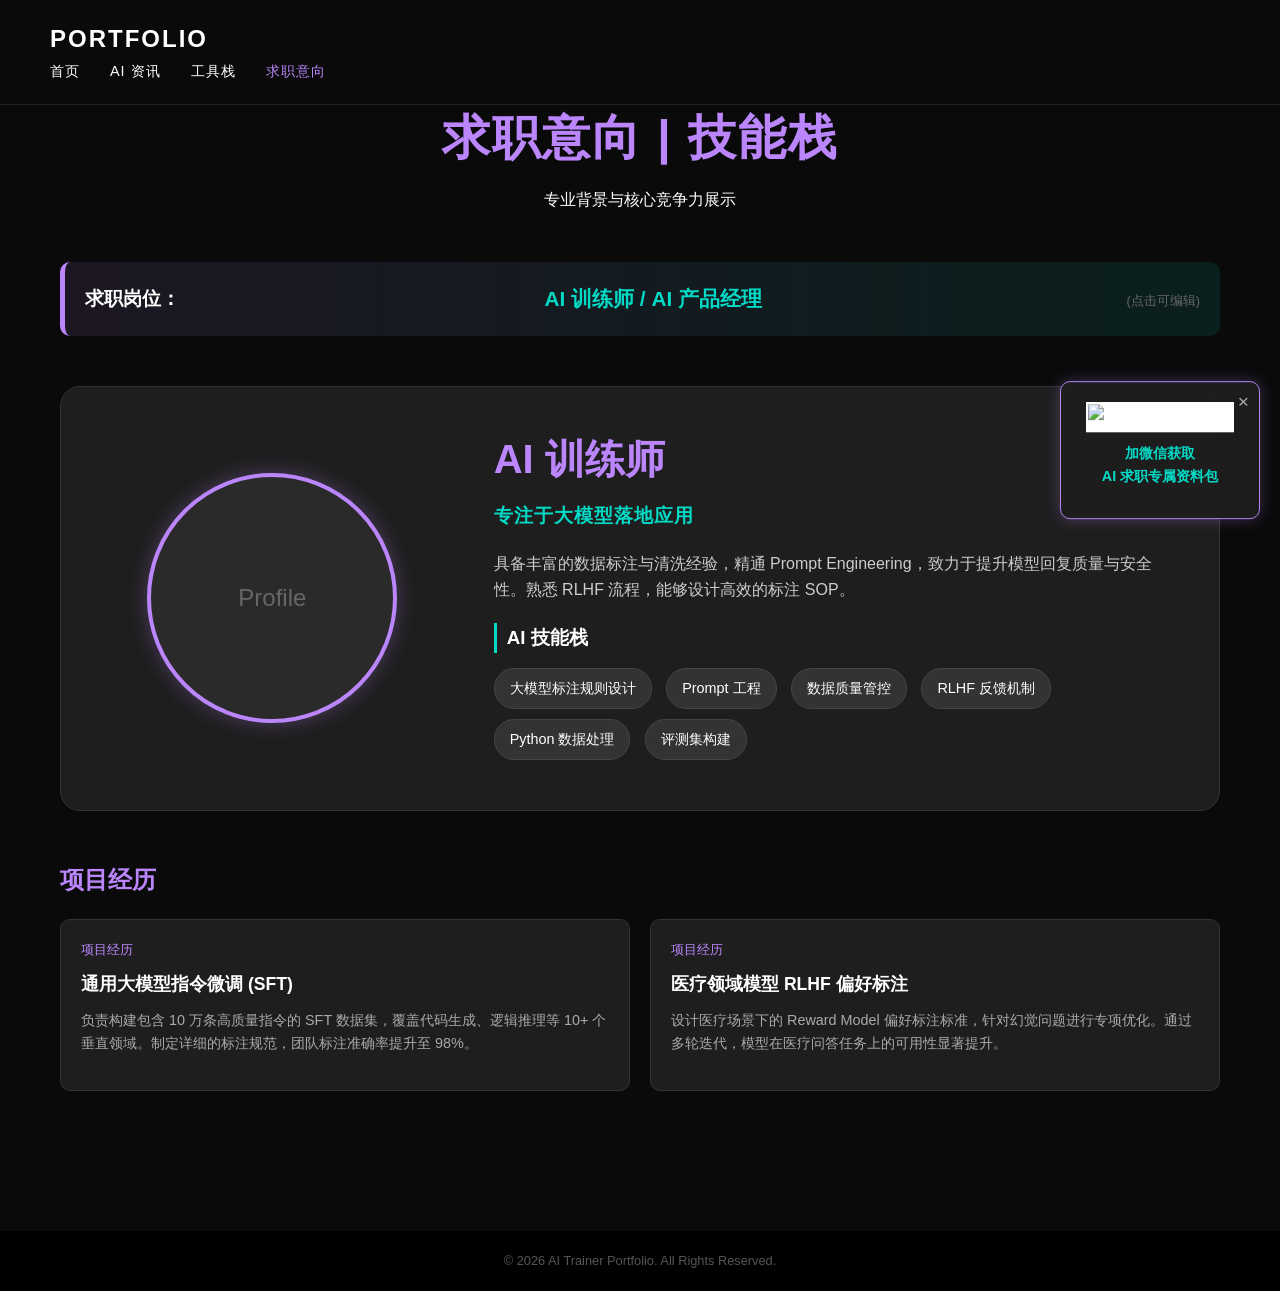
==== career.html @ 362b5f61 "Initial commit" ====
<!DOCTYPE html>
<html lang="zh-CN">
<head>
    <meta charset="UTF-8">
    <meta name="viewport" content="width=device-width, initial-scale=1.0">
    <title>求职意向 - AI Trainer Portfolio</title>
    <link rel="stylesheet" href="css/styles.css">
</head>
<body>
    <header>
        <nav>
            <div class="logo">PORTFOLIO</div>
            <ul class="nav-links">
                <li><a href="index.html">首页</a></li>
                <li><a href="news.html">AI 资讯</a></li>
                <li><a href="tools.html">工具栈</a></li>
                <li><a href="career.html" class="active">求职意向</a></li>
            </ul>
            <div class="menu-toggle">
                <span></span>
                <span></span>
                <span></span>
            </div>
        </nav>
    </header>

    <div class="floating-bar">
        <div class="close-btn">&times;</div>
        <img src="images/wechat-qr-placeholder.png" alt="WeChat QR Code" style="background: #fff;">
        <p>加微信获取<br>AI 求职专属资料包</p>
    </div>

    <main class="container">
        <section class="page-header">
            <h1>求职意向 | 技能栈</h1>
            <p>专业背景与核心竞争力展示</p>
        </section>

        <section class="career-section">
            <div class="job-intent-bar">
                <h2>求职岗位：</h2>
                <div class="position" contenteditable="true">AI 训练师 / AI 产品经理</div>
                <div style="font-size: 0.8rem; color: #666; margin-top: 5px;">(点击可编辑)</div>
            </div>

            <div class="profile-section">
                <div class="profile-img">
                    <div class="placeholder-avatar">Profile</div>
                </div>
                <div class="profile-text">
                    <h1>AI 训练师</h1>
                    <h2>专注于大模型落地应用</h2>
                    <p>具备丰富的数据标注与清洗经验，精通 Prompt Engineering，致力于提升模型回复质量与安全性。熟悉 RLHF 流程，能够设计高效的标注 SOP。</p>
                    
                    <div class="skills">
                        <h3>AI 技能栈</h3>
                        <ul>
                            <li>大模型标注规则设计</li>
                            <li>Prompt 工程</li>
                            <li>数据质量管控</li>
                            <li>RLHF 反馈机制</li>
                            <li>Python 数据处理</li>
                            <li>评测集构建</li>
                        </ul>
                    </div>
                </div>
            </div>
        </section>

        <section class="experience-section" style="margin-top: 50px;">
            <h2 style="color: var(--accent-color); margin-bottom: 20px;">项目经历</h2>
            <div class="news-grid">
                <div class="news-card">
                    <div class="news-source">项目经历</div>
                    <h3>通用大模型指令微调 (SFT)</h3>
                    <p class="news-summary">负责构建包含 10 万条高质量指令的 SFT 数据集，覆盖代码生成、逻辑推理等 10+ 个垂直领域。制定详细的标注规范，团队标注准确率提升至 98%。</p>
                </div>
                <div class="news-card">
                    <div class="news-source">项目经历</div>
                    <h3>医疗领域模型 RLHF 偏好标注</h3>
                    <p class="news-summary">设计医疗场景下的 Reward Model 偏好标注标准，针对幻觉问题进行专项优化。通过多轮迭代，模型在医疗问答任务上的可用性显著提升。</p>
                </div>
            </div>
        </section>
    </main>

    <footer>
        <p>&copy; 2026 AI Trainer Portfolio. All Rights Reserved.</p>
    </footer>
    <script src="js/script.js"></script>
</body>
</html>
---- css/styles.css ----
:root {
    --bg-color: #0a0a0a;
    --text-color: #ffffff;
    --accent-color: #bb86fc; /* Purple/Neon */
    --secondary-color: #03dac6; /* Teal/Neon */
    --card-bg: #1e1e1e;
    --font-primary: 'Arial', sans-serif;
}

* {
    margin: 0;
    padding: 0;
    box-sizing: border-box;
}

body {
    background-color: var(--bg-color);
    color: var(--text-color);
    font-family: var(--font-primary);
    line-height: 1.6;
}

header {
    padding: 20px 50px;
    display: flex;
    justify-content: space-between;
    align-items: center;
    position: fixed;
    width: 100%;
    top: 0;
    z-index: 1000;
    background: rgba(10, 10, 10, 0.9);
    backdrop-filter: blur(10px);
    border-bottom: 1px solid rgba(255, 255, 255, 0.1);
}

.logo {
    font-size: 1.5rem;
    font-weight: bold;
    letter-spacing: 2px;
    color: var(--text-color);
}

.nav-links {
    display: flex;
    list-style: none;
    gap: 30px;
}

.nav-links a {
    color: var(--text-color);
    text-decoration: none;
    font-size: 1rem;
    transition: color 0.3s;
    text-transform: uppercase;
    font-size: 0.9rem;
    letter-spacing: 1px;
}

.nav-links a:hover, .nav-links a.active {
    color: var(--accent-color);
}

/* Mobile Menu Toggle */
.menu-toggle {
    display: none;
    flex-direction: column;
    cursor: pointer;
}

.menu-toggle span {
    height: 3px;
    width: 25px;
    background: var(--text-color);
    margin-bottom: 4px;
    border-radius: 2px;
}

/* Hero Section */
.hero {
    height: 100vh;
    display: flex;
    align-items: center;
    justify-content: center;
    text-align: center;
    position: relative;
    overflow: hidden;
    padding-top: 80px; /* Offset for fixed header */
}

.hero-content {
    z-index: 2;
    padding: 0 20px;
}

.hero-content h1 {
    font-size: 4rem;
    margin-bottom: 10px;
    letter-spacing: 5px;
    text-transform: uppercase;
    background: linear-gradient(45deg, var(--accent-color), var(--secondary-color));
    -webkit-background-clip: text;
    -webkit-text-fill-color: transparent;
    animation: glow 2s ease-in-out infinite alternate;
}

.hero-content h2 {
    font-size: 1.5rem;
    font-weight: normal;
    margin-bottom: 20px;
    color: #ccc;
    letter-spacing: 2px;
}

.hero-content p {
    font-size: 1.1rem;
    margin-bottom: 40px;
    color: #aaa;
    max-width: 600px;
    margin-left: auto;
    margin-right: auto;
}

.btn {
    display: inline-block;
    padding: 12px 35px;
    border: 2px solid var(--accent-color);
    color: var(--accent-color);
    text-decoration: none;
    border-radius: 30px;
    transition: all 0.3s;
    font-weight: bold;
    letter-spacing: 1px;
    text-transform: uppercase;
}

.btn:hover {
    background: var(--accent-color);
    color: #000;
    box-shadow: 0 0 20px rgba(187, 134, 252, 0.5);
}

.circle-blur {
    position: absolute;
    top: 50%;
    left: 50%;
    width: 600px;
    height: 600px;
    background: radial-gradient(circle, rgba(187,134,252,0.15) 0%, rgba(10,10,10,0) 70%);
    transform: translate(-50%, -50%);
    z-index: 1;
    pointer-events: none;
}

/* Footer */
footer {
    text-align: center;
    padding: 20px;
    background: #000;
    color: #555;
    font-size: 0.8rem;
    margin-top: 50px;
}

/* Shared Layout Styles */
.container {
    max-width: 1200px;
    margin: 0 auto;
    padding: 100px 20px 50px;
    min-height: 80vh;
}

.page-header {
    text-align: center;
    margin-bottom: 50px;
}

.page-header h1 {
    font-size: 3rem;
    color: var(--accent-color);
    margin-bottom: 10px;
    text-transform: uppercase;
    letter-spacing: 2px;
}

/* Portfolio Grid */
.portfolio-grid {
    display: grid;
    grid-template-columns: repeat(auto-fit, minmax(300px, 1fr));
    gap: 30px;
}

.project-card {
    background: var(--card-bg);
    border-radius: 10px;
    overflow: hidden;
    transition: transform 0.3s, box-shadow 0.3s;
    border: 1px solid #333;
}

.project-card:hover {
    transform: translateY(-10px);
    box-shadow: 0 10px 30px rgba(187, 134, 252, 0.2);
    border-color: var(--accent-color);
}

.project-image {
    height: 200px;
    background: #2a2a2a;
    display: flex;
    align-items: center;
    justify-content: center;
}

.placeholder-img {
    color: #666;
    font-size: 1.2rem;
    font-weight: bold;
    text-transform: uppercase;
    letter-spacing: 1px;
}

.project-info {
    padding: 20px;
}

.project-info h3 {
    color: var(--secondary-color);
    margin-bottom: 10px;
    font-size: 1.2rem;
}

.project-info p {
    color: #aaa;
    font-size: 0.9rem;
}

/* About Page */
.profile-section {
    display: flex;
    align-items: center;
    gap: 50px;
    margin-top: 50px;
    background: var(--card-bg);
    padding: 40px;
    border-radius: 20px;
    border: 1px solid #333;
}

.profile-img {
    flex: 1;
    display: flex;
    justify-content: center;
}

.placeholder-avatar {
    width: 250px;
    height: 250px;
    border-radius: 50%;
    background: #2a2a2a;
    display: flex;
    align-items: center;
    justify-content: center;
    color: #666;
    font-size: 1.5rem;
    border: 4px solid var(--accent-color);
    box-shadow: 0 0 20px rgba(187, 134, 252, 0.3);
}

.profile-text {
    flex: 2;
}

.profile-text h1 {
    font-size: 2.5rem;
    margin-bottom: 10px;
    color: var(--accent-color);
}

.profile-text h2 {
    color: var(--secondary-color);
    margin-bottom: 20px;
    font-size: 1.2rem;
    text-transform: uppercase;
    letter-spacing: 1px;
}

.profile-text p {
    color: #ccc;
    margin-bottom: 20px;
}

.skills h3 {
    color: #fff;
    margin-bottom: 15px;
    border-left: 3px solid var(--secondary-color);
    padding-left: 10px;
}

.skills ul {
    list-style: none;
    margin-top: 10px;
}

.skills li {
    display: inline-block;
    background: #333;
    padding: 8px 15px;
    margin-right: 10px;
    margin-bottom: 10px;
    border-radius: 20px;
    font-size: 0.9rem;
    color: #fff;
    border: 1px solid #444;
}

/* Contact Page */
.contact-section {
    max-width: 800px;
    margin: 0 auto;
    text-align: center;
}

.contact-section h1 {
    color: var(--accent-color);
    font-size: 3rem;
    margin-bottom: 10px;
}

.contact-info {
    display: flex;
    justify-content: center;
    gap: 50px;
    margin: 40px 0;
}

.info-item {
    background: var(--card-bg);
    padding: 20px 40px;
    border-radius: 10px;
    border: 1px solid #333;
}

.info-item h3 {
    color: var(--secondary-color);
    margin-bottom: 5px;
}

.contact-form {
    display: flex;
    flex-direction: column;
    gap: 20px;
    max-width: 600px;
    margin: 0 auto;
    text-align: left;
}

.contact-form input, .contact-form textarea {
    padding: 15px;
    background: #222;
    border: 1px solid #444;
    color: #fff;
    border-radius: 5px;
    font-family: inherit;
    transition: border-color 0.3s;
}

.contact-form input:focus, .contact-form textarea:focus {
    outline: none;
    border-color: var(--accent-color);
}

.contact-form button {
    background: transparent;
    cursor: pointer;
    font-size: 1rem;
}

/* Floating WeChat Bar */
.floating-bar {
    position: fixed;
    right: 20px;
    top: 50%;
    transform: translateY(-50%);
    background: rgba(30, 30, 30, 0.95);
    padding: 20px;
    border-radius: 10px;
    border: 1px solid var(--accent-color);
    text-align: center;
    z-index: 1001;
    box-shadow: 0 0 15px rgba(187, 134, 252, 0.3);
    width: 200px;
}

.floating-bar img {
    width: 150px;
    height: 150px;
    margin-bottom: 10px;
    border: 2px solid #fff;
}

.floating-bar p {
    color: var(--secondary-color);
    font-size: 0.9rem;
    margin-bottom: 10px;
    font-weight: bold;
}

.floating-bar .close-btn {
    position: absolute;
    top: 5px;
    right: 10px;
    cursor: pointer;
    font-size: 1.2rem;
    color: #aaa;
}

.floating-bar .close-btn:hover {
    color: #fff;
}

/* News Section */
.news-grid {
    display: grid;
    grid-template-columns: repeat(auto-fit, minmax(300px, 1fr));
    gap: 20px;
    margin-bottom: 40px;
}

.news-card {
    background: var(--card-bg);
    padding: 20px;
    border-radius: 10px;
    border: 1px solid #333;
    transition: transform 0.3s;
}

.news-card:hover {
    transform: translateY(-5px);
    border-color: var(--secondary-color);
}

.news-source {
    font-size: 0.8rem;
    color: var(--accent-color);
    margin-bottom: 5px;
    text-transform: uppercase;
}

.news-date {
    font-size: 0.8rem;
    color: #666;
    float: right;
}

.news-card h3 {
    margin: 10px 0;
    font-size: 1.1rem;
    color: #fff;
}

.news-summary {
    font-size: 0.9rem;
    color: #aaa;
    margin-bottom: 15px;
}

.read-more {
    color: var(--secondary-color);
    text-decoration: none;
    font-size: 0.9rem;
    font-weight: bold;
}

/* Tools Section */
.tools-list {
    display: flex;
    flex-direction: column;
    gap: 20px;
}

.tool-item {
    background: var(--card-bg);
    padding: 20px;
    border-radius: 10px;
    display: flex;
    align-items: center;
    justify-content: space-between;
    border: 1px solid #333;
}

.tool-info h3 {
    color: var(--accent-color);
    margin-bottom: 5px;
}

.tool-info p {
    color: #ccc;
    font-size: 0.9rem;
}

.tool-actions .btn-small {
    padding: 8px 15px;
    font-size: 0.8rem;
    border: 1px solid var(--secondary-color);
    color: var(--secondary-color);
    border-radius: 20px;
    text-decoration: none;
    margin-left: 10px;
    transition: all 0.3s;
}

.tool-actions .btn-small:hover {
    background: var(--secondary-color);
    color: #000;
}

/* Career Page */
.job-intent-bar {
    background: linear-gradient(90deg, rgba(187,134,252,0.1) 0%, rgba(3,218,198,0.1) 100%);
    padding: 20px;
    border-radius: 10px;
    margin-bottom: 40px;
    border-left: 5px solid var(--accent-color);
    display: flex;
    justify-content: space-between;
    align-items: center;
}

.job-intent-bar h2 {
    font-size: 1.2rem;
    color: #fff;
    margin: 0;
}

.job-intent-bar .position {
    color: var(--secondary-color);
    font-weight: bold;
    font-size: 1.3rem;
}

/* Responsive updates for floating bar */
@media (max-width: 768px) {
    .floating-bar {
        display: none; /* Hide on mobile to avoid obstruction */
    }
    
    .job-intent-bar {
        flex-direction: column;
        text-align: center;
        gap: 10px;
    }

    /* Original Responsive Styles */
    .menu-toggle {
        display: flex;
    }

    .nav-links {
        display: none;
        flex-direction: column;
        position: absolute;
        top: 70px;
        right: 0;
        background: rgba(10, 10, 10, 0.95);
        width: 100%;
        text-align: center;
        padding: 20px 0;
    }

    .nav-links.active {
        display: flex;
    }

    .hero-content h1 {
        font-size: 2.5rem;
    }

    .profile-section {
        flex-direction: column;
        text-align: center;
        padding: 20px;
    }

    .profile-img {
        margin-bottom: 30px;
    }

    .contact-info {
        flex-direction: column;
        gap: 20px;
    }
}


@keyframes glow {
    from {
        text-shadow: 0 0 10px rgba(187, 134, 252, 0.2);
    }
    to {
        text-shadow: 0 0 20px rgba(187, 134, 252, 0.6);
    }
}
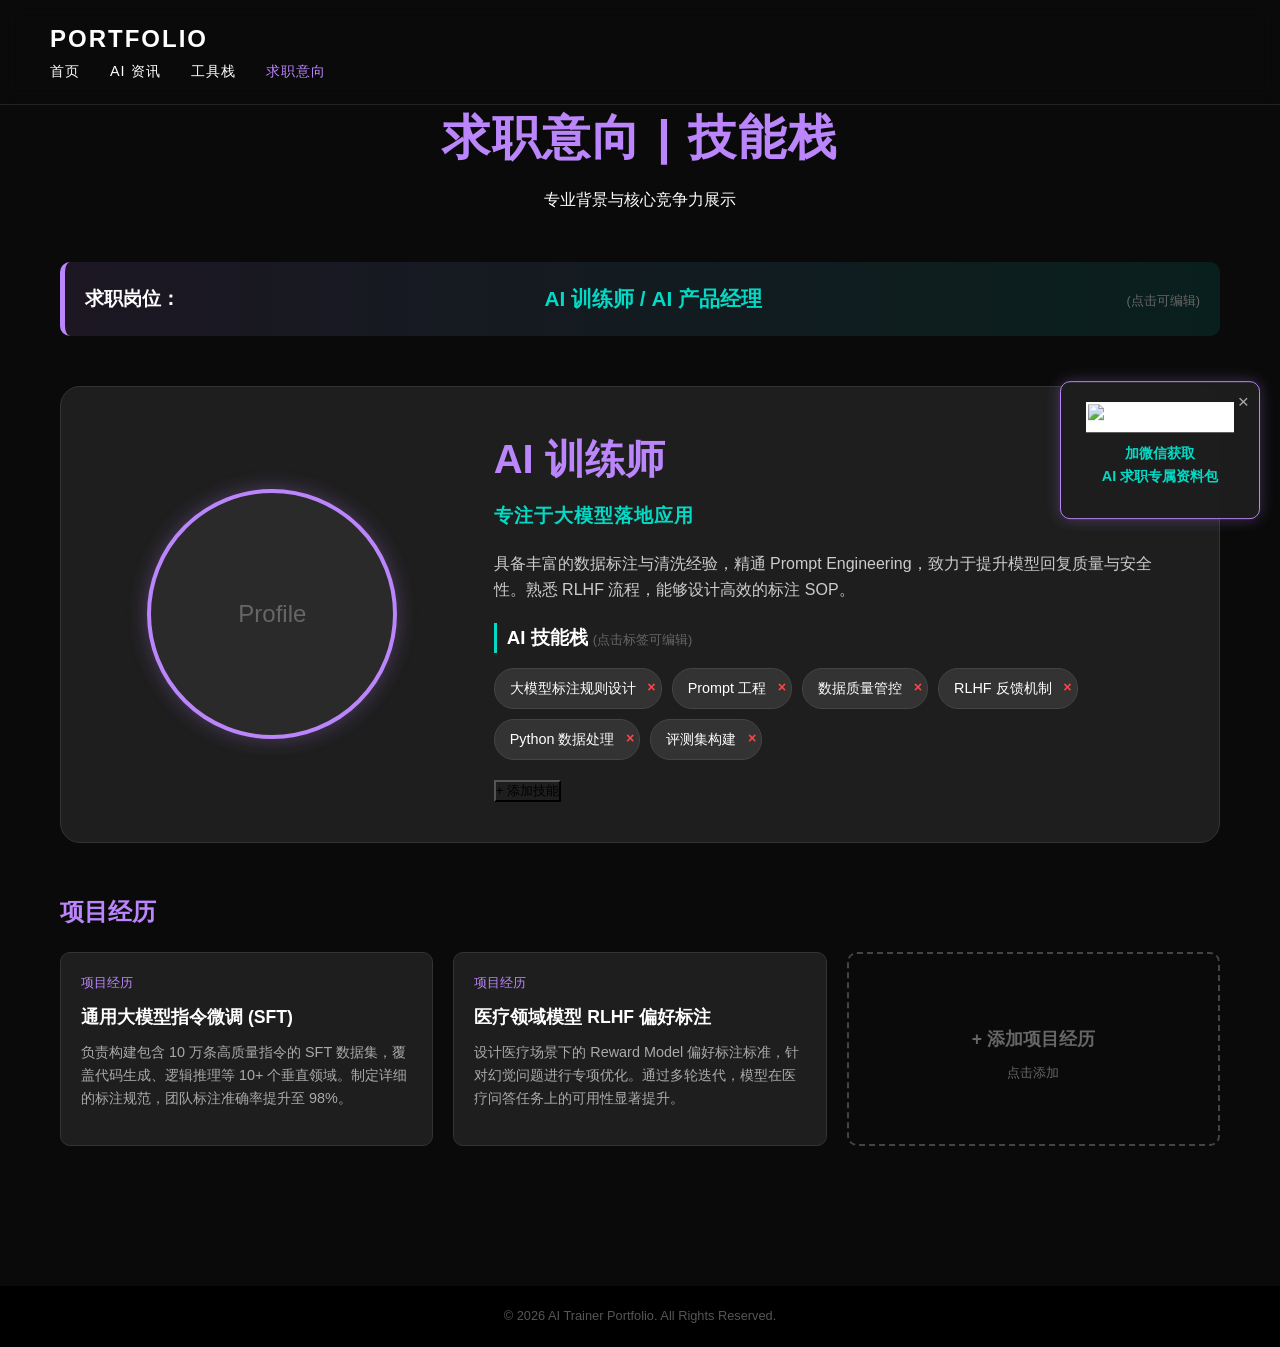
==== commit a2b2be1b: "交互" ====
--- a/career.html
+++ b/career.html
@@ -39,7 +39,7 @@
         <section class="career-section">
             <div class="job-intent-bar">
                 <h2>求职岗位：</h2>
-                <div class="position" contenteditable="true">AI 训练师 / AI 产品经理</div>
+                <div class="position" id="jobTitle" contenteditable="true" onblur="saveCareerData()">AI 训练师 / AI 产品经理</div>
                 <div style="font-size: 0.8rem; color: #666; margin-top: 5px;">(点击可编辑)</div>
             </div>
 
@@ -53,15 +53,16 @@
                     <p>具备丰富的数据标注与清洗经验，精通 Prompt Engineering，致力于提升模型回复质量与安全性。熟悉 RLHF 流程，能够设计高效的标注 SOP。</p>
                     
                     <div class="skills">
-                        <h3>AI 技能栈</h3>
-                        <ul>
-                            <li>大模型标注规则设计</li>
-                            <li>Prompt 工程</li>
-                            <li>数据质量管控</li>
-                            <li>RLHF 反馈机制</li>
-                            <li>Python 数据处理</li>
-                            <li>评测集构建</li>
+                        <h3>AI 技能栈 <span style="font-size:0.8rem; color:#666; font-weight:normal;">(点击标签可编辑)</span></h3>
+                        <ul id="skillsList">
+                            <li contenteditable="true" onblur="saveCareerData()">大模型标注规则设计</li>
+                            <li contenteditable="true" onblur="saveCareerData()">Prompt 工程</li>
+                            <li contenteditable="true" onblur="saveCareerData()">数据质量管控</li>
+                            <li contenteditable="true" onblur="saveCareerData()">RLHF 反馈机制</li>
+                            <li contenteditable="true" onblur="saveCareerData()">Python 数据处理</li>
+                            <li contenteditable="true" onblur="saveCareerData()">评测集构建</li>
                         </ul>
+                        <button onclick="addNewSkill()" class="btn-small" style="margin-top:10px; background:transparent; cursor:pointer;">+ 添加技能</button>
                     </div>
                 </div>
             </div>
@@ -69,17 +70,8 @@
 
         <section class="experience-section" style="margin-top: 50px;">
             <h2 style="color: var(--accent-color); margin-bottom: 20px;">项目经历</h2>
-            <div class="news-grid">
-                <div class="news-card">
-                    <div class="news-source">项目经历</div>
-                    <h3>通用大模型指令微调 (SFT)</h3>
-                    <p class="news-summary">负责构建包含 10 万条高质量指令的 SFT 数据集，覆盖代码生成、逻辑推理等 10+ 个垂直领域。制定详细的标注规范，团队标注准确率提升至 98%。</p>
-                </div>
-                <div class="news-card">
-                    <div class="news-source">项目经历</div>
-                    <h3>医疗领域模型 RLHF 偏好标注</h3>
-                    <p class="news-summary">设计医疗场景下的 Reward Model 偏好标注标准，针对幻觉问题进行专项优化。通过多轮迭代，模型在医疗问答任务上的可用性显著提升。</p>
-                </div>
+            <div class="news-grid" id="projectsGrid">
+                <!-- Static items removed, loaded by JS -->
             </div>
         </section>
     </main>
--- a/css/styles.css
+++ b/css/styles.css
@@ -539,6 +539,54 @@
     font-size: 1.3rem;
 }
 
+/* Delete Button Style */
+.delete-btn {
+    position: absolute;
+    top: 10px;
+    right: 10px;
+    background: transparent;
+    border: none;
+    color: #ff4444;
+    font-size: 1.2rem;
+    font-weight: bold;
+    cursor: pointer;
+    opacity: 0;
+    transition: opacity 0.3s;
+}
+
+.news-card:hover .delete-btn, .tool-item:hover .delete-btn {
+    opacity: 1;
+}
+
+/* Editable Styles */
+[contenteditable="true"]:hover {
+    background: rgba(255, 255, 255, 0.1);
+    outline: 1px dashed var(--secondary-color);
+    cursor: text;
+    border-radius: 4px;
+}
+
+[contenteditable="true"]:focus {
+    background: rgba(0, 0, 0, 0.5);
+    outline: 1px solid var(--accent-color);
+}
+
+/* Add Card Style */
+.add-card {
+    border: 2px dashed #444;
+    background: transparent;
+    cursor: pointer;
+    display: flex;
+    align-items: center;
+    justify-content: center;
+    transition: all 0.3s;
+}
+
+.add-card:hover {
+    border-color: var(--accent-color);
+    background: rgba(187, 134, 252, 0.05);
+}
+
 /* Responsive updates for floating bar */
 @media (max-width: 768px) {
     .floating-bar {
